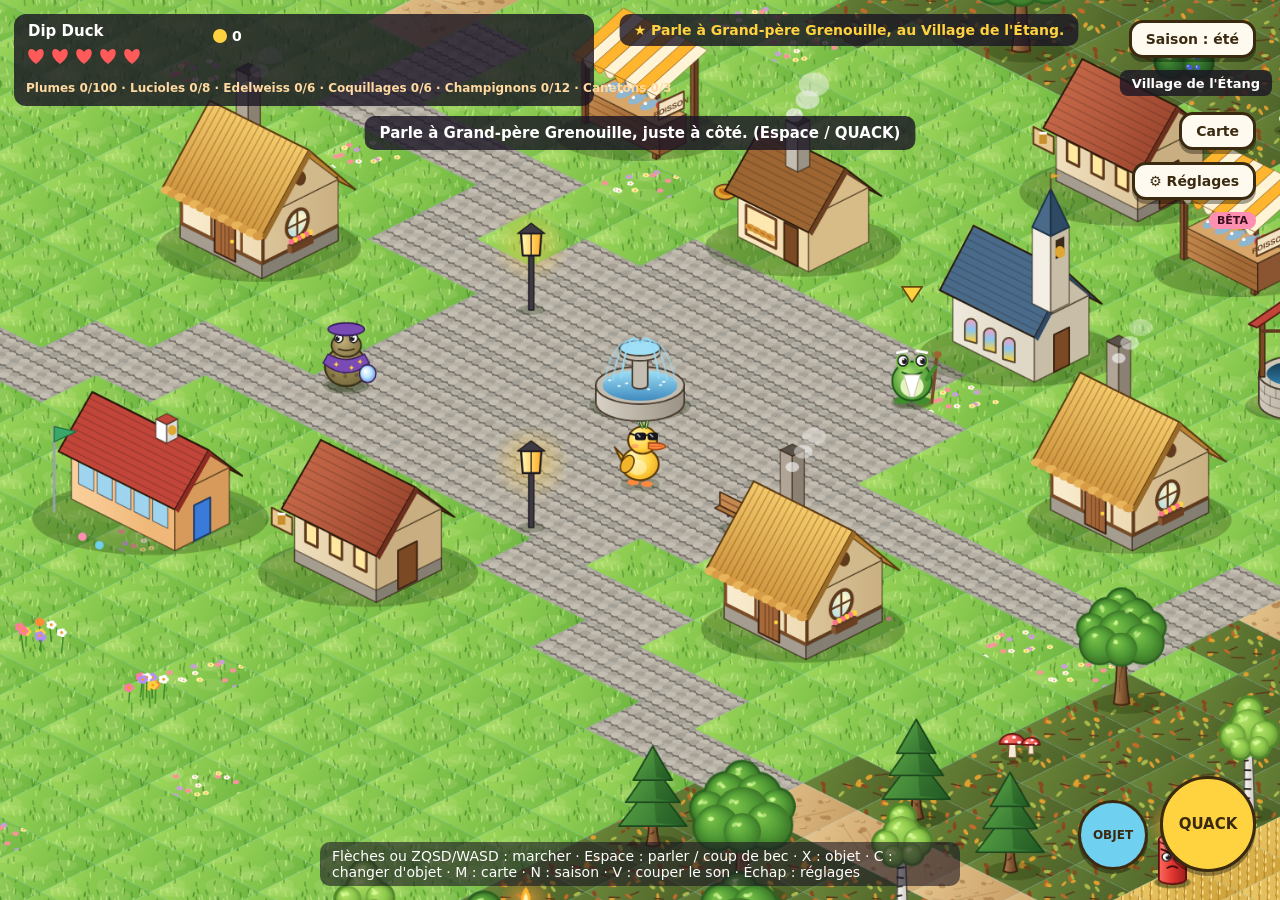
==== public/jeu/index.html @ d5e5e9f9 "Jeu : « Les Plumes du Calme — Acte I » en bêta sur /jeu/ (4 régions, 4 donjons, boss, musique) + bou" ====
<!DOCTYPE html>
<html lang="fr">
<head>
  <meta charset="utf-8">
  <meta name="viewport" content="width=device-width, initial-scale=1, maximum-scale=1, user-scalable=no">
  <title>Dip Duck : Les Plumes du Calme — Acte I (bêta)</title>
  <meta name="description" content="Dip Duck : Les Plumes du Calme — une grande aventure gratuite dans le navigateur : 4 régions, 4 donjons, des boss, des énigmes. Version bêta.">
  <meta property="og:title" content="Dip Duck : Les Plumes du Calme — Acte I (bêta)">
  <meta property="og:description" content="Une grande aventure gratuite : 4 régions, 4 donjons, des boss. Jouez dans le navigateur.">
  <meta property="og:image" content="https://dipduck.xyz/jeu/apercu.jpg">
  <link rel="icon" href="../favicon-48.png">
  <style>
    html, body { margin: 0; height: 100%; overflow: hidden; background: #1a2030; font-family: "Nunito", system-ui, sans-serif; touch-action: none; user-select: none; -webkit-user-select: none; }
    canvas { display: block; width: 100vw; height: 100vh; }
    .btn { position: fixed; border: 3px solid #3a2a10; border-radius: 50%; font: 800 15px system-ui, sans-serif; color: #3a2a10; box-shadow: 0 4px 0 rgba(0,0,0,.35); cursor: pointer; }
    #quack { right: 24px; bottom: 28px; width: 96px; height: 96px; background: #ffd23f; }
    #saison { right: 24px; top: 20px; border-radius: 14px; padding: 8px 14px; background: #fffaf0; font-size: 14px; }
    #objet { right: 132px; bottom: 30px; width: 70px; height: 70px; background: #6fd0ef; font-size: 12px; }
    #reglages { right: 24px; top: 162px; border-radius: 14px; padding: 8px 14px; background: #fffaf0; font-size: 14px; }
    #panneau { position: fixed; inset: 0; display: none; align-items: center; justify-content: center; background: rgba(10,10,20,.55); z-index: 10; }
    #panneau.ouvert { display: flex; }
    #panneau .boite { background: #fffaf0; border: 4px solid #5a4326; border-radius: 18px; padding: 22px 26px; width: min(92vw, 420px); color: #3d2a12; font: 600 15px system-ui, sans-serif; box-shadow: 0 8px 0 rgba(0,0,0,.3); }
    #panneau h2 { margin: 0 0 14px; font-size: 22px; }
    #panneau label { display: grid; grid-template-columns: 120px 1fr 44px; align-items: center; gap: 10px; margin: 12px 0; }
    #panneau input[type=range] { width: 100%; accent-color: #e0a830; height: 28px; }
    #panneau .val { text-align: right; font-variant-numeric: tabular-nums; }
    #panneau .ligne { display: flex; gap: 10px; margin-top: 16px; }
    #panneau button { flex: 1; border: 3px solid #3a2a10; border-radius: 12px; padding: 10px; font: 800 15px system-ui, sans-serif; background: #ffd23f; color: #3a2a10; cursor: pointer; }
    #panneau button.gris { background: #e8dcc4; }
    #panneau .petit { font: 500 13px system-ui, sans-serif; margin: 14px 0 0; color: #5a4326; }
    #panneau .petit a { color: #b8602a; }
    #beta { position: fixed; right: 24px; top: 212px; background: #ff8fb1; color: #3a1020; font: 800 11px system-ui, sans-serif; padding: 2px 8px; border-radius: 8px; pointer-events: none; }
    @media (max-width: 760px) { #beta { right: auto; left: 14px; top: auto; bottom: 200px; } }
    #carte { right: 24px; top: 112px; border-radius: 14px; padding: 8px 14px; background: #fffaf0; font-size: 14px; }
    #stick { position: fixed; left: 26px; bottom: 26px; width: 150px; height: 150px; border-radius: 50%; background: rgba(25,20,35,.3); border: 3px solid rgba(255,255,255,.65); display: none; }
    #knob { position: absolute; left: 45px; top: 45px; width: 60px; height: 60px; border-radius: 50%; background: rgba(255,255,255,.88); }
    @media (pointer: coarse) { #stick { display: block; } }
    #aide { position: fixed; left: 50%; bottom: 14px; transform: translateX(-50%); color: #fff; font-size: 14px; background: rgba(25,20,35,.6); padding: 6px 12px; border-radius: 10px; }
    @media (pointer: coarse) { #aide { display: none; } }
    @media (max-width: 760px) {
      #saison, #carte, #reglages { right: 8px; font-size: 11px; padding: 5px 9px; }
      #saison { top: 10px; } #carte { top: 44px; } #reglages { top: 78px; }
      #quack { width: 84px; height: 84px; right: 14px; bottom: 18px; } #objet { right: 108px; bottom: 22px; width: 62px; height: 62px; }
    }
  </style>
</head>
<body>
  <canvas id="jeu"></canvas>
  <div id="beta">BÊTA</div>
  <button class="btn" id="saison" type="button">Saison : été</button>
  <button class="btn" id="carte" type="button">Carte</button>
  <button class="btn" id="reglages" type="button">⚙ Réglages</button>
  <div id="panneau" role="dialog" aria-modal="true" aria-labelledby="titre-reglages">
    <div class="boite">
      <h2 id="titre-reglages">Réglages du son</h2>
      <label>Volume général <input type="range" min="0" max="100" data-v="general"><span class="val"></span></label>
      <label>Musique <input type="range" min="0" max="100" data-v="musique"><span class="val"></span></label>
      <label>Bruitages <input type="range" min="0" max="100" data-v="effets"><span class="val"></span></label>
      <label>Ambiance <input type="range" min="0" max="100" data-v="ambiance"><span class="val"></span></label>
      <div class="ligne"><button type="button" class="gris" id="muet">Couper le son</button><button type="button" id="fermer">Fermer</button></div>
      <p class="petit">Version <strong>bêta</strong> de l'Acte I : la partie est sauvegardée dans ce navigateur. Un souci ? Écrivez-nous sur <a href="https://t.me/DipDuckToken" target="_blank" rel="noopener">Telegram</a>.</p>
      <p class="petit"><a href="../">← Retour à dipduck.xyz</a> · Jeu gratuit, sans achat, sans aucune récompense de valeur.</p>
    </div>
  </div>
  <button class="btn" id="quack" type="button">QUACK</button>
  <button class="btn" id="objet" type="button">OBJET</button>
  <div id="stick"><div id="knob"></div></div>
  <div id="aide">Flèches ou ZQSD/WASD : marcher · Espace : parler / coup de bec · X : objet · C : changer d'objet · M : carte · N : saison · V : couper le son · Échap : réglages</div>
  <script>window.DD_LIB = true;</script>
  <script src="dessins.js?v=20261116b"></script>
  <script src="audio.js?v=20261116b"></script>
  <script>
    // Réglages : curseurs de volume (retenus dans le navigateur)
    (() => {
      const pan = document.getElementById("panneau"), muet = document.getElementById("muet");
      const maj = () => { const v = window.AUDIO.volumes(); for (const r of pan.querySelectorAll("input[type=range]")) { r.value = Math.round(v[r.dataset.v] * 100); r.nextElementSibling.textContent = r.value + " %"; } muet.textContent = window.AUDIO.on ? "Couper le son" : "Remettre le son"; };
      document.getElementById("reglages").addEventListener("click", () => { maj(); pan.classList.add("ouvert"); });
      document.getElementById("fermer").addEventListener("click", () => pan.classList.remove("ouvert"));
      pan.addEventListener("click", (e) => { if (e.target === pan) pan.classList.remove("ouvert"); });
      muet.addEventListener("click", () => { window.AUDIO.init(); window.AUDIO.toggle(); maj(); });
      for (const r of pan.querySelectorAll("input[type=range]")) r.addEventListener("input", () => { window.AUDIO.init(); window.AUDIO.setVolume(r.dataset.v, r.value / 100); r.nextElementSibling.textContent = r.value + " %"; if (r.dataset.v === "effets") window.AUDIO.sfx("piece"); });
      addEventListener("keydown", (e) => { if (e.key === "Escape") pan.classList.toggle("ouvert") && maj(); });
    })();
  </script>
  <script src="meubles.js?v=20261116b"></script>
  <script src="animaux-vues.js?v=20261116b"></script>
  <script src="jeu.js?v=20261116b"></script>
</body>
</html>
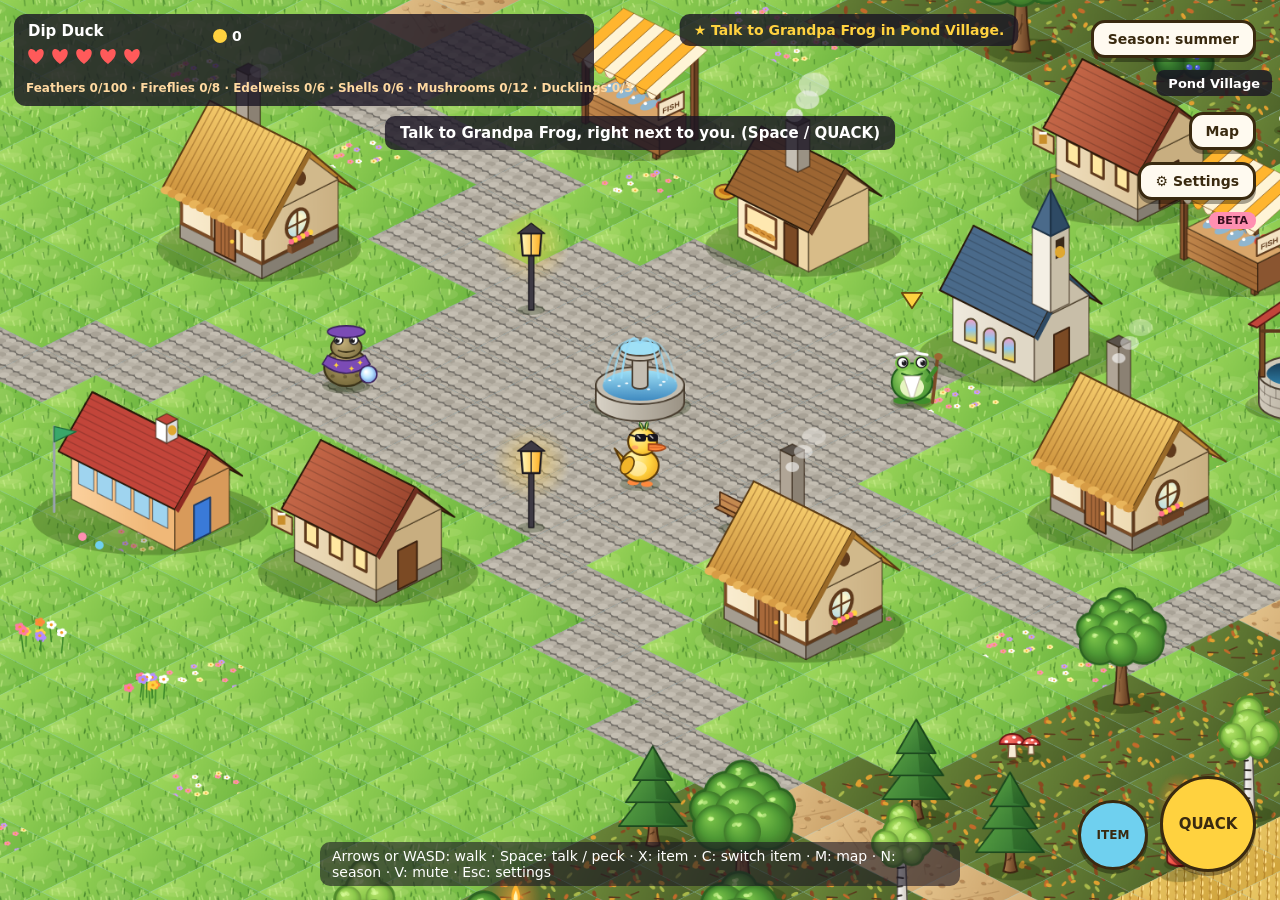
==== commit 1dac262f: "Jeu Acte I : version anglaise (choix de langue dans les réglages) + grande image du jeu sur l'accuei" ====
--- a/public/jeu/index.html
+++ b/public/jeu/index.html
@@ -57,6 +57,7 @@
       <label>Musique <input type="range" min="0" max="100" data-v="musique"><span class="val"></span></label>
       <label>Bruitages <input type="range" min="0" max="100" data-v="effets"><span class="val"></span></label>
       <label>Ambiance <input type="range" min="0" max="100" data-v="ambiance"><span class="val"></span></label>
+      <div class="ligne"><button type="button" class="gris" id="langue"></button></div>
       <div class="ligne"><button type="button" class="gris" id="muet">Couper le son</button><button type="button" id="fermer">Fermer</button></div>
       <p class="petit">Version <strong>bêta</strong> de l'Acte I : la partie est sauvegardée dans ce navigateur. Un souci ? Écrivez-nous sur <a href="https://t.me/DipDuckToken" target="_blank" rel="noopener">Telegram</a>.</p>
       <p class="petit"><a href="../">← Retour à dipduck.xyz</a> · Jeu gratuit, sans achat, sans aucune récompense de valeur.</p>
@@ -66,6 +67,7 @@
   <button class="btn" id="objet" type="button">OBJET</button>
   <div id="stick"><div id="knob"></div></div>
   <div id="aide">Flèches ou ZQSD/WASD : marcher · Espace : parler / coup de bec · X : objet · C : changer d'objet · M : carte · N : saison · V : couper le son · Échap : réglages</div>
+  <script src="langue.js?v=20261116b"></script>
   <script>window.DD_LIB = true;</script>
   <script src="dessins.js?v=20261116b"></script>
   <script src="audio.js?v=20261116b"></script>
@@ -73,7 +75,8 @@
     // Réglages : curseurs de volume (retenus dans le navigateur)
     (() => {
       const pan = document.getElementById("panneau"), muet = document.getElementById("muet");
-      const maj = () => { const v = window.AUDIO.volumes(); for (const r of pan.querySelectorAll("input[type=range]")) { r.value = Math.round(v[r.dataset.v] * 100); r.nextElementSibling.textContent = r.value + " %"; } muet.textContent = window.AUDIO.on ? "Couper le son" : "Remettre le son"; };
+      const maj = () => { const v = window.AUDIO.volumes(); for (const r of pan.querySelectorAll("input[type=range]")) { r.value = Math.round(v[r.dataset.v] * 100); r.nextElementSibling.textContent = r.value + " %"; } muet.textContent = T(window.AUDIO.on ? "Couper le son" : "Remettre le son"); };
+      const lb = document.getElementById("langue"); lb.textContent = window.LANG === "fr" ? "🌐 English" : "🌐 Français"; lb.addEventListener("click", () => window.changerLangue(window.LANG === "fr" ? "en" : "fr"));
       document.getElementById("reglages").addEventListener("click", () => { maj(); pan.classList.add("ouvert"); });
       document.getElementById("fermer").addEventListener("click", () => pan.classList.remove("ouvert"));
       pan.addEventListener("click", (e) => { if (e.target === pan) pan.classList.remove("ouvert"); });
